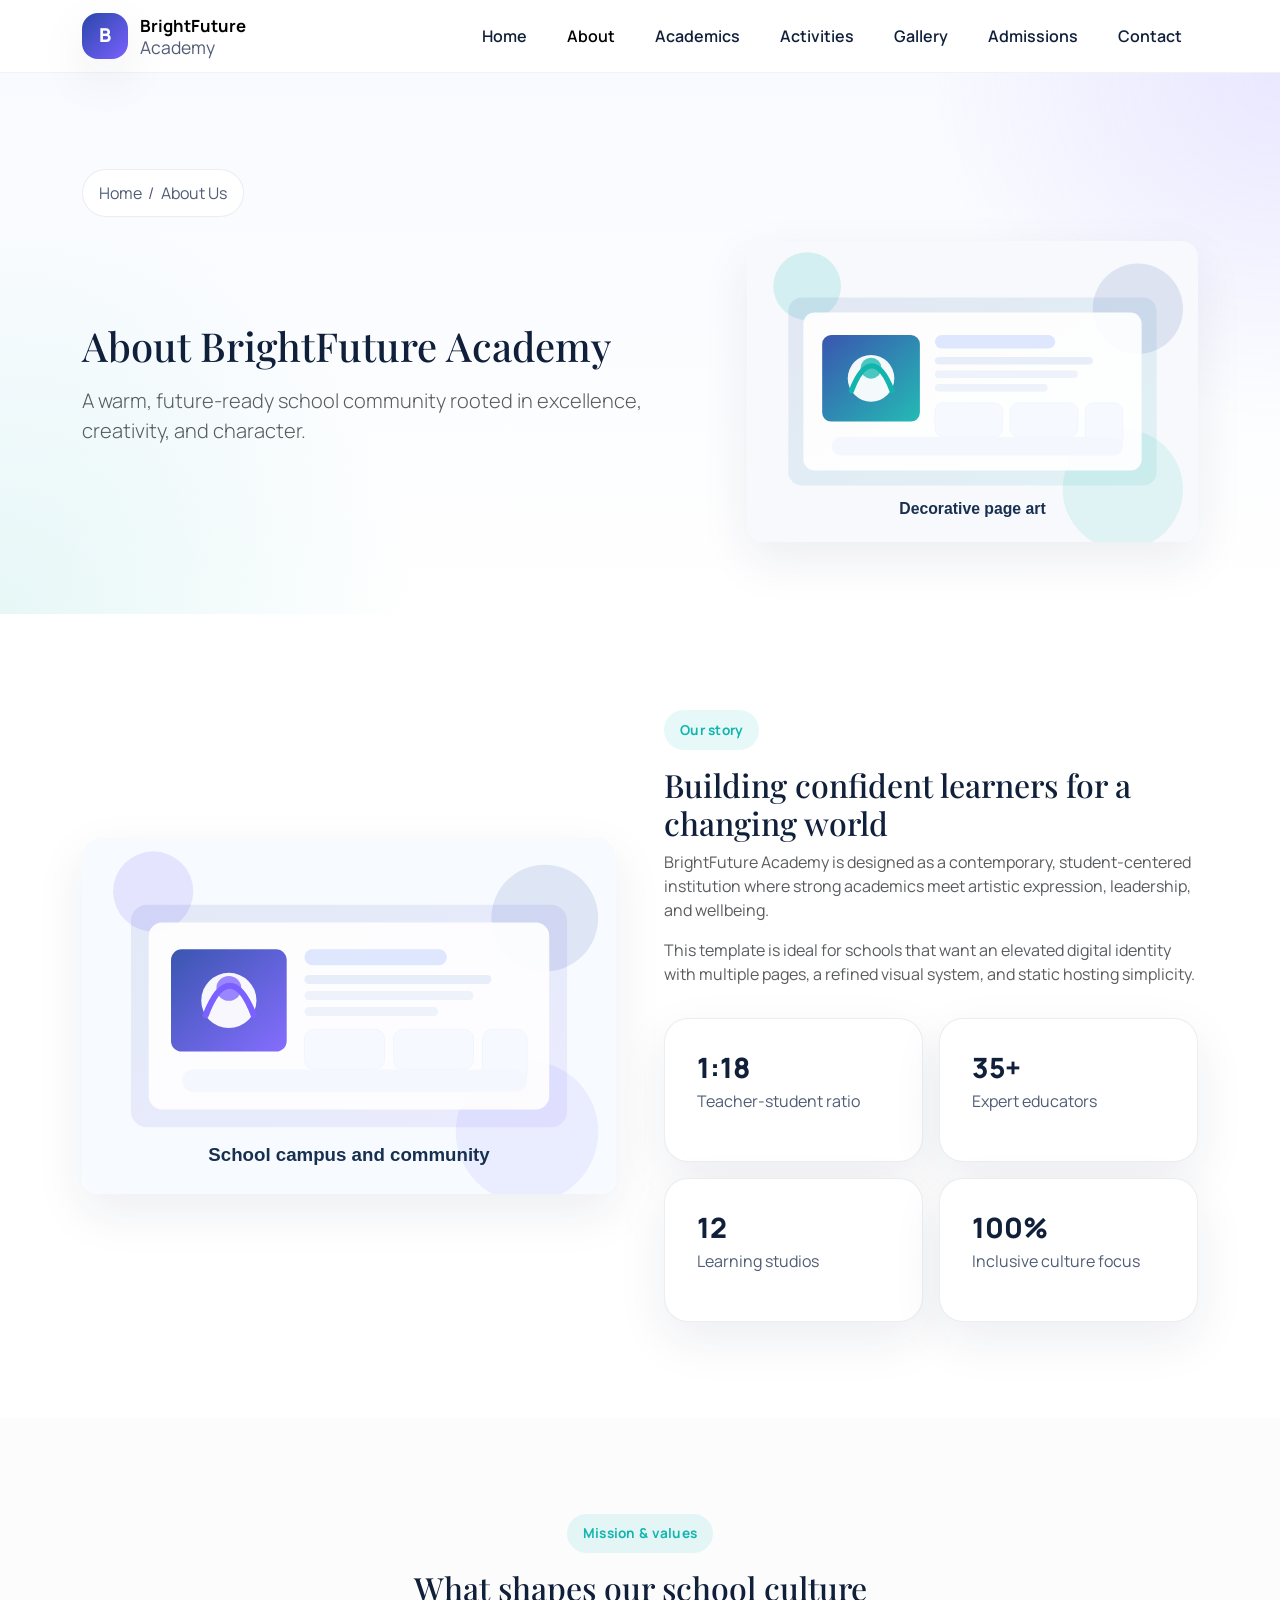
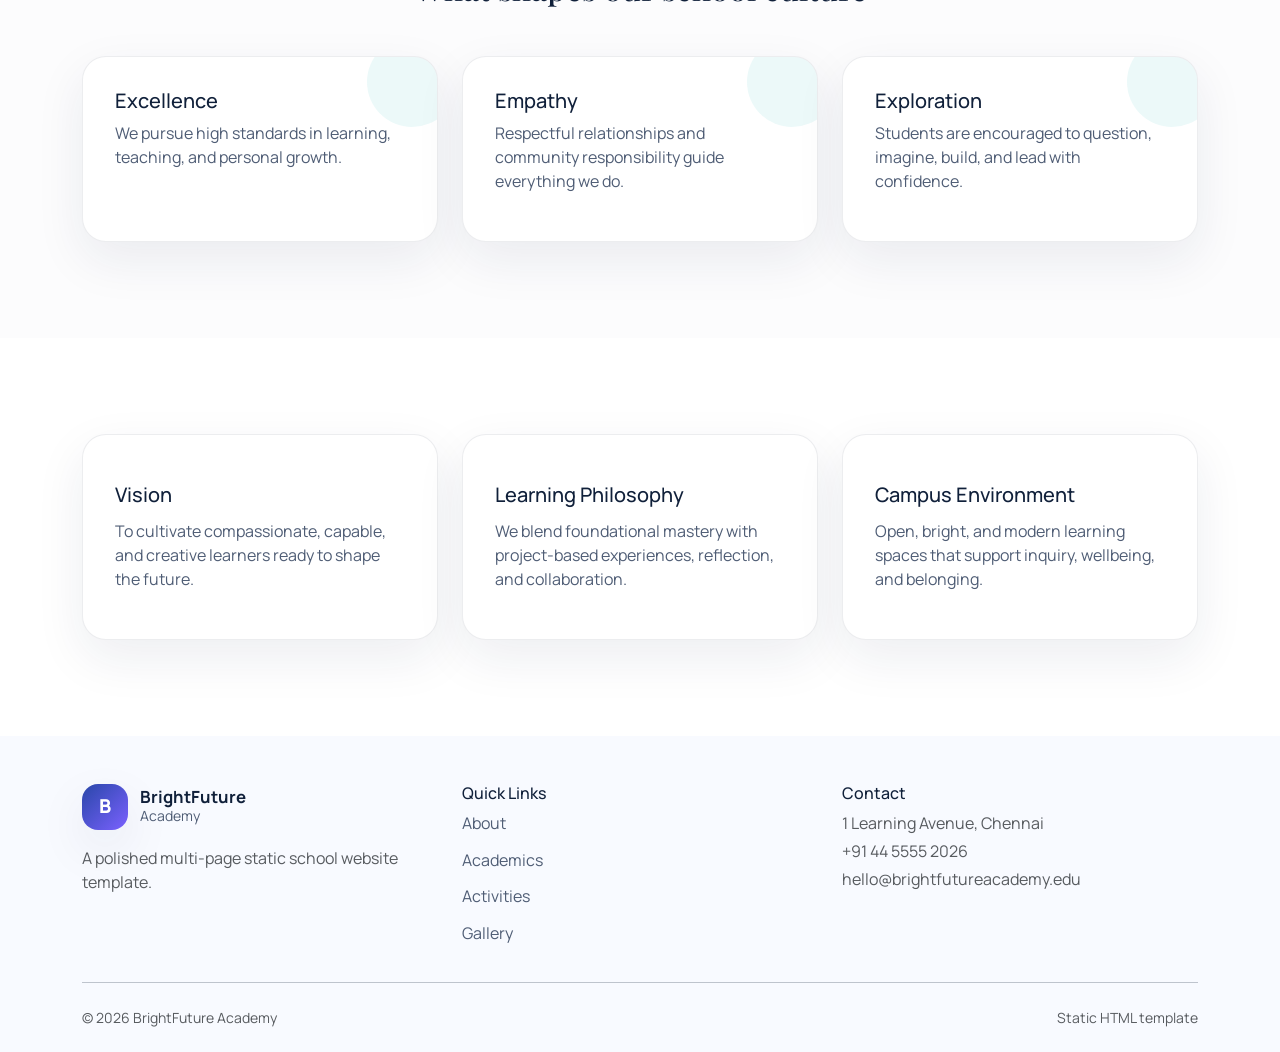
==== pages/about.html @ 2c967838 "initial commit" ====
<!DOCTYPE html>
<html lang="en">
<head>
  <meta charset="UTF-8" />
  <meta name="viewport" content="width=device-width, initial-scale=1.0" />
  <title>BrightFuture Academy | About Us</title>
  <link rel="preconnect" href="https://fonts.googleapis.com">
  <link rel="preconnect" href="https://fonts.gstatic.com" crossorigin>
  <link href="https://fonts.googleapis.com/css2?family=Manrope:wght@400;500;600;700;800&family=Playfair+Display:wght@700&display=swap" rel="stylesheet">
  <link href="https://cdn.jsdelivr.net/npm/bootstrap@5.3.3/dist/css/bootstrap.min.css" rel="stylesheet">
  <link href="https://cdn.jsdelivr.net/npm/bootstrap-icons@1.11.3/font/bootstrap-icons.css" rel="stylesheet">
  <link rel="stylesheet" href="../css/style.css" />
</head>
<body>
  <nav class="navbar navbar-expand-lg sticky-top custom-navbar">
    <div class="container">
      <a class="navbar-brand" href="../index.html"><span class="brand-mark">B</span><span><strong>BrightFuture</strong><br><small>Academy</small></span></a>
      <button class="navbar-toggler" type="button" data-bs-toggle="collapse" data-bs-target="#mainNav"><span class="navbar-toggler-icon"></span></button>
      <div class="collapse navbar-collapse" id="mainNav">
        <ul class="navbar-nav ms-auto align-items-lg-center gap-lg-2">
          <li class="nav-item"><a class="nav-link " href="../index.html">Home</a></li>
          <li class="nav-item"><a class="nav-link active" href="about.html">About</a></li>
          <li class="nav-item"><a class="nav-link " href="academics.html">Academics</a></li>
          <li class="nav-item"><a class="nav-link " href="activities.html">Activities</a></li>
          <li class="nav-item"><a class="nav-link " href="gallery.html">Gallery</a></li>
          <li class="nav-item"><a class="nav-link " href="admissions.html">Admissions</a></li>
          <li class="nav-item"><a class="nav-link " href="contact.html">Contact</a></li>
        </ul>
      </div>
    </div>
  </nav>
  <section class="page-hero">
    <div class="container position-relative">
      <div class="breadcrumb-modern mb-4"><a href="../index.html">Home</a> <span>/</span> <span>About Us</span></div>
      <div class="row align-items-center g-4">
        <div class="col-lg-7"><h1>About BrightFuture Academy</h1><p class="lead text-muted mt-3">A warm, future-ready school community rooted in excellence, creativity, and character.</p></div>
        <div class="col-lg-5 text-lg-end"><img src="../images/page-hero.svg" alt="Decorative page art" class="img-fluid rounded-4 shadow-soft"></div>
      </div>
    </div>
  </section>

<section class="section-padding bg-white">
  <div class="container">
    <div class="row g-5 align-items-center">
      <div class="col-lg-6">
        <img src="../images/about-campus.svg" alt="About campus" class="img-fluid rounded-4 shadow-soft">
      </div>
      <div class="col-lg-6">
        <span class="eyebrow">Our story</span>
        <h2>Building confident learners for a changing world</h2>
        <p class="text-muted">BrightFuture Academy is designed as a contemporary, student-centered institution where strong academics meet artistic expression, leadership, and wellbeing.</p>
        <p class="text-muted">This template is ideal for schools that want an elevated digital identity with multiple pages, a refined visual system, and static hosting simplicity.</p>
        <div class="row g-3 mt-3">
          <div class="col-sm-6"><div class="stat-box"><h3>1:18</h3><p>Teacher-student ratio</p></div></div>
          <div class="col-sm-6"><div class="stat-box"><h3>35+</h3><p>Expert educators</p></div></div>
          <div class="col-sm-6"><div class="stat-box"><h3>12</h3><p>Learning studios</p></div></div>
          <div class="col-sm-6"><div class="stat-box"><h3>100%</h3><p>Inclusive culture focus</p></div></div>
        </div>
      </div>
    </div>
  </div>
</section>
<section class="section-padding bg-light-subtle">
  <div class="container">
    <div class="section-heading text-center mx-auto mb-5">
      <span class="eyebrow">Mission & values</span>
      <h2>What shapes our school culture</h2>
    </div>
    <div class="row g-4">
      <div class="col-md-4"><div class="timeline-card h-100"><h5>Excellence</h5><p>We pursue high standards in learning, teaching, and personal growth.</p></div></div>
      <div class="col-md-4"><div class="timeline-card h-100"><h5>Empathy</h5><p>Respectful relationships and community responsibility guide everything we do.</p></div></div>
      <div class="col-md-4"><div class="timeline-card h-100"><h5>Exploration</h5><p>Students are encouraged to question, imagine, build, and lead with confidence.</p></div></div>
    </div>
  </div>
</section>
<section class="section-padding bg-white">
  <div class="container">
    <div class="row g-4">
      <div class="col-lg-4"><div class="contact-card h-100"><h5>Vision</h5><p>To cultivate compassionate, capable, and creative learners ready to shape the future.</p></div></div>
      <div class="col-lg-4"><div class="contact-card h-100"><h5>Learning Philosophy</h5><p>We blend foundational mastery with project-based experiences, reflection, and collaboration.</p></div></div>
      <div class="col-lg-4"><div class="contact-card h-100"><h5>Campus Environment</h5><p>Open, bright, and modern learning spaces that support inquiry, wellbeing, and belonging.</p></div></div>
    </div>
  </div>
</section>
  <footer class="footer pt-5 pb-4">
    <div class="container">
      <div class="row g-4">
        <div class="col-lg-4"><div class="navbar-brand footer-brand mb-3"><span class="brand-mark">B</span><span><strong>BrightFuture</strong><br><small>Academy</small></span></div><p class="text-muted">A polished multi-page static school website template.</p></div>
        <div class="col-lg-4"><h6>Quick Links</h6><ul class="footer-links"><li><a href="about.html">About</a></li><li><a href="academics.html">Academics</a></li><li><a href="activities.html">Activities</a></li><li><a href="gallery.html">Gallery</a></li></ul></div>
        <div class="col-lg-4"><h6>Contact</h6><p class="text-muted mb-1">1 Learning Avenue, Chennai</p><p class="text-muted mb-1">+91 44 5555 2026</p><p class="text-muted">hello@brightfutureacademy.edu</p></div>
      </div>
      <hr class="my-4"><div class="d-flex justify-content-between flex-wrap gap-2 text-muted small"><span>© <span data-year></span> BrightFuture Academy</span><span>Static HTML template</span></div>
    </div>
  </footer>
  <script src="https://cdn.jsdelivr.net/npm/bootstrap@5.3.3/dist/js/bootstrap.bundle.min.js"></script>
  <script src="../js/main.js"></script>
</body></html>
---- css/style.css ----
:root {
  --primary: #2947a9;
  --secondary: #7b61ff;
  --accent: #11b5ae;
  --dark: #10203a;
  --text: #4f5d75;
  --light-bg: #f7f9fc;
  --card: #ffffff;
  --border: rgba(16, 32, 58, 0.08);
  --shadow: 0 18px 50px rgba(24, 39, 75, 0.08);
}

* { box-sizing: border-box; }
html { scroll-behavior: smooth; }
body {
  font-family: 'Manrope', sans-serif;
  color: var(--dark);
  background: #fff;
}
a { text-decoration: none; color: inherit; }
img { max-width: 100%; display: block; }
.section-padding { padding: 96px 0; }
.text-gradient {
  background: linear-gradient(135deg, var(--primary), var(--secondary), var(--accent));
  -webkit-background-clip: text;
  -webkit-text-fill-color: transparent;
}
.topbar {
  background: #0f1d38;
  color: rgba(255,255,255,.85);
}
.topbar a { color: rgba(255,255,255,.9); }
.custom-navbar {
  background: rgba(255,255,255,.85);
  backdrop-filter: blur(14px);
  border-bottom: 1px solid rgba(16, 32, 58, 0.06);
}
.navbar-brand {
  display: flex; align-items: center; gap: 12px; line-height: 1.1;
}
.navbar-brand strong, .footer-brand strong { font-size: 1.05rem; }
.navbar-brand small, .footer-brand small { color: var(--text); }
.brand-mark {
  width: 46px; height: 46px; border-radius: 16px; display: grid; place-items: center;
  color: #fff; font-weight: 800; font-size: 1.2rem;
  background: linear-gradient(135deg, var(--primary), var(--secondary));
  box-shadow: var(--shadow);
}
.nav-link {
  color: var(--dark); font-weight: 600; padding: .8rem 1rem !important;
}
.nav-link.active, .nav-link:hover { color: var(--primary); }
.btn-brand {
  background: linear-gradient(135deg, var(--primary), var(--secondary));
  color: #fff; border: none; box-shadow: 0 12px 24px rgba(41,71,169,.18);
}
.btn-brand:hover { color: #fff; transform: translateY(-1px); }
.badge-soft, .eyebrow {
  display: inline-flex; align-items: center; gap: .5rem; border-radius: 999px;
  padding: .6rem 1rem; font-size: .85rem; font-weight: 700; letter-spacing: .02em;
}
.badge-soft {
  background: rgba(123,97,255,.10); color: var(--secondary);
}
.eyebrow {
  background: rgba(17,181,174,.10); color: var(--accent); margin-bottom: 1rem;
}
.hero-section {
  padding: 40px 0 80px;
  background:
    radial-gradient(circle at top left, rgba(123,97,255,.12), transparent 28%),
    radial-gradient(circle at bottom right, rgba(17,181,174,.14), transparent 30%),
    linear-gradient(180deg, #ffffff 0%, #f8faff 100%);
}
.hero-shape {
  position: absolute; border-radius: 999px; filter: blur(30px); opacity: .55; z-index: 0;
}
.hero-shape-1 { width: 260px; height: 260px; background: rgba(123,97,255,.15); top: 10%; left: -40px; }
.hero-shape-2 { width: 360px; height: 360px; background: rgba(17,181,174,.12); right: -80px; bottom: 0; }
.hero-section .container, .cta-box { position: relative; z-index: 1; }
.hero-visual { position: relative; min-height: 480px; }
.card-main {
  background: #fff; border-radius: 28px; padding: 18px; box-shadow: var(--shadow); border: 1px solid var(--border);
}
.floating-card { animation: floatY 5s ease-in-out infinite; }
@keyframes floatY { 0%,100%{transform:translateY(0)}50%{transform:translateY(-10px)} }
.mini-card {
  position: absolute; background: rgba(255,255,255,.95); border-radius: 20px; padding: 16px 18px; display: flex; gap: 14px; align-items: flex-start; max-width: 280px;
}
.mini-card i, .icon-wrap {
  width: 50px; height: 50px; display: grid; place-items: center; border-radius: 16px; color: #fff;
  background: linear-gradient(135deg, var(--primary), var(--secondary));
}
.mini-card-1 { left: -20px; bottom: 64px; }
.mini-card-2 { right: -20px; top: 36px; }
.shadow-soft { box-shadow: var(--shadow); }
.hero-metrics .metric-card, .feature-card, .program-card, .news-card, .info-card, .timeline-card, .gallery-card, .contact-card, .stat-box {
  background: var(--card); border: 1px solid var(--border); border-radius: 24px; box-shadow: var(--shadow);
}
.metric-card { padding: 1rem; text-align: center; }
.metric-card h3 { font-weight: 800; margin-bottom: .2rem; }
.metric-card p { margin: 0; color: var(--text); font-size: .9rem; }
.section-heading { max-width: 720px; }
.section-heading h2, h2, .page-hero h1 { font-family: 'Playfair Display', serif; }
.feature-card { padding: 2rem; transition: .3s ease; }
.feature-card:hover, .program-card:hover, .news-card:hover, .gallery-card:hover, .contact-card:hover, .timeline-card:hover { transform: translateY(-6px); }
.feature-card h5, .program-card h5, .news-card h5, .contact-card h5 { margin: 1rem 0 .75rem; }
.feature-card p, .program-card p, .news-card p, .contact-card p, .timeline-card p, .stat-box p { color: var(--text); }
.info-pill {
  padding: 1rem 1.1rem; background: #fff; border-radius: 16px; border: 1px solid var(--border); font-weight: 700;
}
.info-pill i { color: var(--accent); margin-right: .5rem; }
.program-card img, .news-card img, .gallery-card img { border-radius: 24px 24px 0 0; width: 100%; }
.program-tag {
  display: inline-block; font-size: .8rem; color: var(--primary); background: rgba(41,71,169,.1); border-radius: 999px; padding: .45rem .8rem; font-weight: 700; margin-bottom: .8rem;
}
.testimonial-section {
  background: linear-gradient(135deg, #122647, #2a3f7f 55%, #513dc7);
}
.testimonial-card {
  background: rgba(255,255,255,.12); border: 1px solid rgba(255,255,255,.15); border-radius: 28px; padding: 2rem; backdrop-filter: blur(8px);
}
.testimonial-card p { font-size: 1.1rem; }
.testimonial-card span, .text-white-50 { color: rgba(255,255,255,.72) !important; }
.cta-section { padding: 0 0 96px; }
.cta-box {
  background: linear-gradient(135deg, var(--dark), var(--primary), var(--secondary));
  padding: 3rem; border-radius: 32px; box-shadow: var(--shadow);
}
.footer { background: #f8faff; }
.footer-links { list-style: none; padding: 0; margin: 0; }
.footer-links li { margin-bottom: .8rem; }
.footer-links a { color: var(--text); }
.social-links a {
  width: 42px; height: 42px; border-radius: 50%; display: grid; place-items: center;
  background: #fff; border: 1px solid var(--border); color: var(--primary);
}
.page-hero {
  padding: 96px 0 72px;
  background: linear-gradient(180deg, #f8faff 0%, #ffffff 100%);
  position: relative; overflow: hidden;
}
.page-hero::before {
  content: ""; position: absolute; inset: 0; background:
  radial-gradient(circle at top right, rgba(123,97,255,.12), transparent 25%),
  radial-gradient(circle at bottom left, rgba(17,181,174,.10), transparent 30%);
}
.breadcrumb-modern {
  display: inline-flex; gap: .4rem; flex-wrap: wrap; color: var(--text); background: rgba(255,255,255,.9); border: 1px solid var(--border); padding: .7rem 1rem; border-radius: 999px;
}
.academic-card, .activity-card, .admission-step, .gallery-card, .contact-card, .timeline-card, .stat-box {
  padding: 2rem; background: #fff; border: 1px solid var(--border); border-radius: 24px; box-shadow: var(--shadow);
}
.academic-card .icon-wrap, .activity-card .icon-wrap, .admission-step .icon-wrap { margin-bottom: 1rem; }
.timeline-card { position: relative; overflow: hidden; }
.timeline-card::after {
  content: ""; position: absolute; width: 90px; height: 90px; border-radius: 50%; background: rgba(17,181,174,.08); right: -20px; top: -20px;
}
.gallery-grid { column-count: 3; column-gap: 1.25rem; }
.gallery-card { margin-bottom: 1.25rem; overflow: hidden; }
.gallery-card img { border-radius: 24px; }
.contact-map {
  min-height: 320px; border-radius: 28px; overflow: hidden; border: 1px solid var(--border); box-shadow: var(--shadow);
}
.contact-map iframe { width: 100%; height: 100%; border: 0; }
.stat-box h3 { font-weight: 800; margin-bottom: .25rem; }
.back-to-top {
  position: fixed; right: 20px; bottom: 20px; width: 48px; height: 48px; border-radius: 50%; display: grid; place-items: center;
  background: linear-gradient(135deg, var(--primary), var(--secondary)); color: #fff; border: none; box-shadow: var(--shadow); opacity: 0; visibility: hidden; transition: .3s ease; z-index: 99;
}
.back-to-top.show { opacity: 1; visibility: visible; }

@media (max-width: 991.98px) {
  .section-padding { padding: 72px 0; }
  .hero-visual { min-height: auto; }
  .mini-card { position: static; margin-top: 1rem; max-width: 100%; }
  .gallery-grid { column-count: 2; }
}
@media (max-width: 767.98px) {
  .section-padding { padding: 64px 0; }
  .display-4 { font-size: 2.5rem; }
  .gallery-grid { column-count: 1; }
  .cta-box { padding: 2rem; }
}
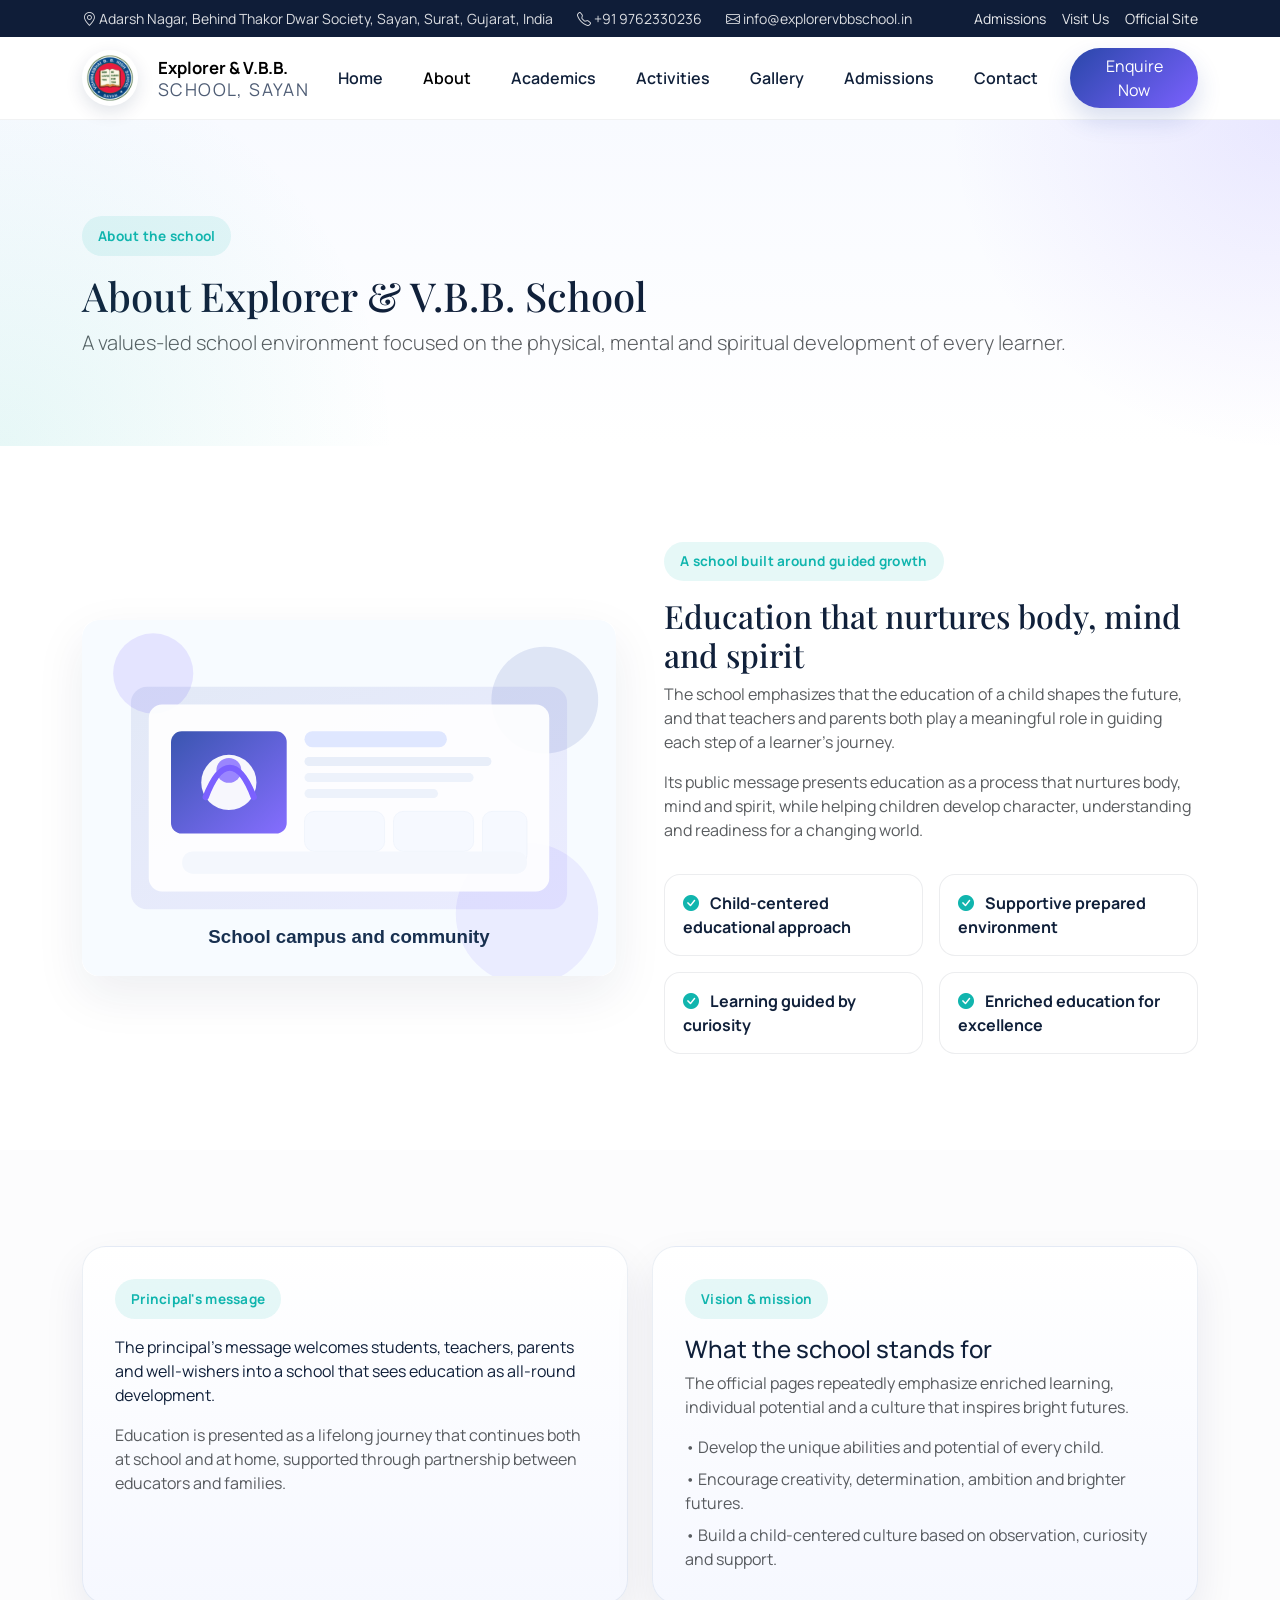
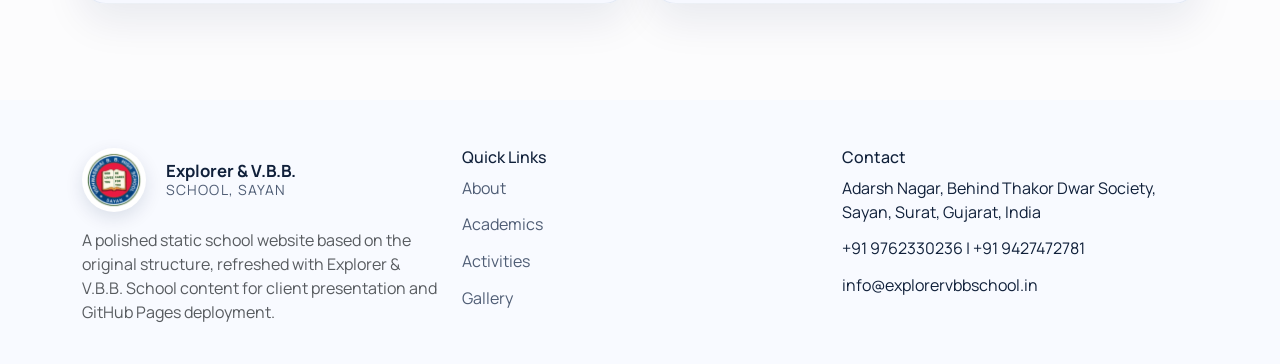
==== commit 08ffa420: "updated files v2" ====
--- a/pages/about.html
+++ b/pages/about.html
@@ -3,7 +3,9 @@
 <head>
   <meta charset="UTF-8" />
   <meta name="viewport" content="width=device-width, initial-scale=1.0" />
-  <title>BrightFuture Academy | About Us</title>
+  <title>Explorer & V.B.B. School | About</title>
+  <meta name="description" content="About page for Explorer & V.B.B. School" />
+  <link rel="icon" type="image/png" href="../images/favicon.png" />
   <link rel="preconnect" href="https://fonts.googleapis.com">
   <link rel="preconnect" href="https://fonts.gstatic.com" crossorigin>
   <link href="https://fonts.googleapis.com/css2?family=Manrope:wght@400;500;600;700;800&family=Playfair+Display:wght@700&display=swap" rel="stylesheet">
@@ -11,87 +13,73 @@
   <link href="https://cdn.jsdelivr.net/npm/bootstrap-icons@1.11.3/font/bootstrap-icons.css" rel="stylesheet">
   <link rel="stylesheet" href="../css/style.css" />
 </head>
-<body>
-  <nav class="navbar navbar-expand-lg sticky-top custom-navbar">
+<body>  <div class="topbar py-2 d-none d-lg-block">
+    <div class="container d-flex justify-content-between align-items-center small">
+      <div class="d-flex gap-4">
+        <span><i class="bi bi-geo-alt"></i> Adarsh Nagar, Behind Thakor Dwar Society, Sayan, Surat, Gujarat, India</span>
+        <span><i class="bi bi-telephone"></i> +91 9762330236</span>
+        <span><i class="bi bi-envelope"></i> info@explorervbbschool.in</span>
+      </div>
+      <div class="d-flex gap-3">
+        <a href="../pages/admissions.html">Admissions</a>
+        <a href="../pages/contact.html">Visit Us</a>
+        <a href="https://explorervbbschool.in" target="_blank" rel="noopener">Official Site</a>
+      </div>
+    </div>
+  </div>  <nav class="navbar navbar-expand-lg sticky-top custom-navbar">
     <div class="container">
-      <a class="navbar-brand" href="../index.html"><span class="brand-mark">B</span><span><strong>BrightFuture</strong><br><small>Academy</small></span></a>
-      <button class="navbar-toggler" type="button" data-bs-toggle="collapse" data-bs-target="#mainNav"><span class="navbar-toggler-icon"></span></button>
+      <a class="navbar-brand" href="../index.html">
+        <img src="../images/logo.png" alt="V.B.B. High School logo" class="brand-logo me-2">
+        <span>
+          <strong>Explorer &amp; V.B.B.</strong><br>
+          <small>School, Sayan</small>
+        </span>
+      </a>
+      <button class="navbar-toggler" type="button" data-bs-toggle="collapse" data-bs-target="#mainNav">
+        <span class="navbar-toggler-icon"></span>
+      </button>
       <div class="collapse navbar-collapse" id="mainNav">
         <ul class="navbar-nav ms-auto align-items-lg-center gap-lg-2">
-          <li class="nav-item"><a class="nav-link " href="../index.html">Home</a></li>
-          <li class="nav-item"><a class="nav-link active" href="about.html">About</a></li>
-          <li class="nav-item"><a class="nav-link " href="academics.html">Academics</a></li>
-          <li class="nav-item"><a class="nav-link " href="activities.html">Activities</a></li>
-          <li class="nav-item"><a class="nav-link " href="gallery.html">Gallery</a></li>
-          <li class="nav-item"><a class="nav-link " href="admissions.html">Admissions</a></li>
-          <li class="nav-item"><a class="nav-link " href="contact.html">Contact</a></li>
+          <li class="nav-item"><a class="nav-link" href="../index.html">Home</a></li><li class="nav-item"><a class="nav-link active" href="../pages/about.html">About</a></li><li class="nav-item"><a class="nav-link" href="../pages/academics.html">Academics</a></li><li class="nav-item"><a class="nav-link" href="../pages/activities.html">Activities</a></li><li class="nav-item"><a class="nav-link" href="../pages/gallery.html">Gallery</a></li><li class="nav-item"><a class="nav-link" href="../pages/admissions.html">Admissions</a></li><li class="nav-item"><a class="nav-link" href="../pages/contact.html">Contact</a></li>
+          <li class="nav-item ms-lg-2"><a class="btn btn-brand rounded-pill px-4" href="../pages/admissions.html">Enquire Now</a></li>
         </ul>
       </div>
     </div>
   </nav>
-  <section class="page-hero">
-    <div class="container position-relative">
-      <div class="breadcrumb-modern mb-4"><a href="../index.html">Home</a> <span>/</span> <span>About Us</span></div>
-      <div class="row align-items-center g-4">
-        <div class="col-lg-7"><h1>About BrightFuture Academy</h1><p class="lead text-muted mt-3">A warm, future-ready school community rooted in excellence, creativity, and character.</p></div>
-        <div class="col-lg-5 text-lg-end"><img src="../images/page-hero.svg" alt="Decorative page art" class="img-fluid rounded-4 shadow-soft"></div>
-      </div>
-    </div>
-  </section>
-
-<section class="section-padding bg-white">
-  <div class="container">
-    <div class="row g-5 align-items-center">
-      <div class="col-lg-6">
-        <img src="../images/about-campus.svg" alt="About campus" class="img-fluid rounded-4 shadow-soft">
-      </div>
-      <div class="col-lg-6">
-        <span class="eyebrow">Our story</span>
-        <h2>Building confident learners for a changing world</h2>
-        <p class="text-muted">BrightFuture Academy is designed as a contemporary, student-centered institution where strong academics meet artistic expression, leadership, and wellbeing.</p>
-        <p class="text-muted">This template is ideal for schools that want an elevated digital identity with multiple pages, a refined visual system, and static hosting simplicity.</p>
-        <div class="row g-3 mt-3">
-          <div class="col-sm-6"><div class="stat-box"><h3>1:18</h3><p>Teacher-student ratio</p></div></div>
-          <div class="col-sm-6"><div class="stat-box"><h3>35+</h3><p>Expert educators</p></div></div>
-          <div class="col-sm-6"><div class="stat-box"><h3>12</h3><p>Learning studios</p></div></div>
-          <div class="col-sm-6"><div class="stat-box"><h3>100%</h3><p>Inclusive culture focus</p></div></div>
-        </div>
-      </div>
-    </div>
-  </div>
-</section>
-<section class="section-padding bg-light-subtle">
-  <div class="container">
-    <div class="section-heading text-center mx-auto mb-5">
-      <span class="eyebrow">Mission & values</span>
-      <h2>What shapes our school culture</h2>
-    </div>
-    <div class="row g-4">
-      <div class="col-md-4"><div class="timeline-card h-100"><h5>Excellence</h5><p>We pursue high standards in learning, teaching, and personal growth.</p></div></div>
-      <div class="col-md-4"><div class="timeline-card h-100"><h5>Empathy</h5><p>Respectful relationships and community responsibility guide everything we do.</p></div></div>
-      <div class="col-md-4"><div class="timeline-card h-100"><h5>Exploration</h5><p>Students are encouraged to question, imagine, build, and lead with confidence.</p></div></div>
-    </div>
-  </div>
-</section>
-<section class="section-padding bg-white">
-  <div class="container">
-    <div class="row g-4">
-      <div class="col-lg-4"><div class="contact-card h-100"><h5>Vision</h5><p>To cultivate compassionate, capable, and creative learners ready to shape the future.</p></div></div>
-      <div class="col-lg-4"><div class="contact-card h-100"><h5>Learning Philosophy</h5><p>We blend foundational mastery with project-based experiences, reflection, and collaboration.</p></div></div>
-      <div class="col-lg-4"><div class="contact-card h-100"><h5>Campus Environment</h5><p>Open, bright, and modern learning spaces that support inquiry, wellbeing, and belonging.</p></div></div>
-    </div>
-  </div>
-</section>
+  <section class="page-hero section-padding-sm"><div class="container"><span class="eyebrow">About the school</span><h1>About Explorer &amp; V.B.B. School</h1><p class="lead text-muted">A values-led school environment focused on the physical, mental and spiritual development of every learner.</p></div></section>
+  <section class="section-padding bg-white"><div class="container"><div class="row g-5 align-items-center"><div class="col-lg-6"><img src="../images/about-campus.svg" alt="About school" class="img-fluid rounded-4 shadow-soft"></div><div class="col-lg-6"><span class="eyebrow">A school built around guided growth</span><h2>Education that nurtures body, mind and spirit</h2><p class="text-muted">The school emphasizes that the education of a child shapes the future, and that teachers and parents both play a meaningful role in guiding each step of a learner’s journey.</p><p class="text-muted">Its public message presents education as a process that nurtures body, mind and spirit, while helping children develop character, understanding and readiness for a changing world.</p><div class="row g-3 mt-3"><div class="col-sm-6"><div class="info-pill"><i class="bi bi-check-circle-fill"></i> Child-centered educational approach</div></div><div class="col-sm-6"><div class="info-pill"><i class="bi bi-check-circle-fill"></i> Supportive prepared environment</div></div><div class="col-sm-6"><div class="info-pill"><i class="bi bi-check-circle-fill"></i> Learning guided by curiosity</div></div><div class="col-sm-6"><div class="info-pill"><i class="bi bi-check-circle-fill"></i> Enriched education for excellence</div></div></div></div></div></div></section>
+  <section class="section-padding bg-light-subtle"><div class="container"><div class="row g-4"><div class="col-lg-6"><div class="quote-card h-100"><span class="eyebrow">Principal's message</span><p class="mb-3">The principal’s message welcomes students, teachers, parents and well-wishers into a school that sees education as all-round development.</p><p class="text-muted mb-0">Education is presented as a lifelong journey that continues both at school and at home, supported through partnership between educators and families.</p></div></div><div class="col-lg-6"><div class="quote-card h-100"><span class="eyebrow">Vision & mission</span><h3 class="h4">What the school stands for</h3><p class="text-muted">The official pages repeatedly emphasize enriched learning, individual potential and a culture that inspires bright futures.</p><ul class="list-unstyled text-muted mb-0"><li class="mb-2">• Develop the unique abilities and potential of every child.</li><li class="mb-2">• Encourage creativity, determination, ambition and brighter futures.</li><li>• Build a child-centered culture based on observation, curiosity and support.</li></ul></div></div></div></div></section>
   <footer class="footer pt-5 pb-4">
     <div class="container">
       <div class="row g-4">
-        <div class="col-lg-4"><div class="navbar-brand footer-brand mb-3"><span class="brand-mark">B</span><span><strong>BrightFuture</strong><br><small>Academy</small></span></div><p class="text-muted">A polished multi-page static school website template.</p></div>
-        <div class="col-lg-4"><h6>Quick Links</h6><ul class="footer-links"><li><a href="about.html">About</a></li><li><a href="academics.html">Academics</a></li><li><a href="activities.html">Activities</a></li><li><a href="gallery.html">Gallery</a></li></ul></div>
-        <div class="col-lg-4"><h6>Contact</h6><p class="text-muted mb-1">1 Learning Avenue, Chennai</p><p class="text-muted mb-1">+91 44 5555 2026</p><p class="text-muted">hello@brightfutureacademy.edu</p></div>
+        <div class="col-lg-4">
+          <div class="navbar-brand footer-brand mb-3">
+            <img src="../images/logo.png" alt="V.B.B. High School logo" class="brand-logo me-2">
+            <span><strong>Explorer &amp; V.B.B.</strong><br><small>School, Sayan</small></span>
+          </div>
+          <p class="text-muted">A polished static school website based on the original structure, refreshed with Explorer &amp; V.B.B. School content for client presentation and GitHub Pages deployment.</p>
+        </div>
+        <div class="col-lg-4">
+          <h6>Quick Links</h6>
+          <ul class="footer-links">
+            <li><a href="../pages/about.html">About</a></li>
+            <li><a href="../pages/academics.html">Academics</a></li>
+            <li><a href="../pages/activities.html">Activities</a></li>
+            <li><a href="../pages/gallery.html">Gallery</a></li>
+          </ul>
+        </div>
+        <div class="col-lg-4">
+          <h6>Contact</h6>
+          <ul class="footer-links">
+            <li>Adarsh Nagar, Behind Thakor Dwar Society, Sayan, Surat, Gujarat, India</li>
+            <li>+91 9762330236 | +91 9427472781</li>
+            <li>info@explorervbbschool.in</li>
+          </ul>
+        </div>
       </div>
-      <hr class="my-4"><div class="d-flex justify-content-between flex-wrap gap-2 text-muted small"><span>© <span data-year></span> BrightFuture Academy</span><span>Static HTML template</span></div>
     </div>
   </footer>
   <script src="https://cdn.jsdelivr.net/npm/bootstrap@5.3.3/dist/js/bootstrap.bundle.min.js"></script>
   <script src="../js/main.js"></script>
-</body></html>+</body>
+</html>
--- a/css/style.css
+++ b/css/style.css
@@ -182,3 +182,14 @@
   .gallery-grid { column-count: 1; }
   .cta-box { padding: 2rem; }
 }
+
+
+.brand-logo{width:56px;height:56px;object-fit:contain;border-radius:50%;background:#fff;padding:3px;box-shadow:0 6px 18px rgba(6,35,78,.12)}
+.footer-brand .brand-logo{width:64px;height:64px}
+.navbar-brand span small{letter-spacing:.08em;text-transform:uppercase}
+.logo-showcase img{background:#fff;border-radius:50%;padding:8px;box-shadow:0 12px 30px rgba(8,37,77,.12)}
+.hero-logo{max-width:140px;margin-bottom:1rem}
+.contact-list li{margin-bottom:.7rem}
+.quote-card{background:linear-gradient(180deg,#ffffff,#f6f8ff);border:1px solid rgba(13,67,132,.08);border-radius:24px;padding:2rem;box-shadow:0 18px 40px rgba(5,31,72,.08)}
+.timeline-step{background:#fff;border-radius:18px;padding:1.25rem;border:1px solid rgba(13,67,132,.08);height:100%}
+.gallery-card img.real-logo{object-fit:contain;background:#fff;padding:12px}
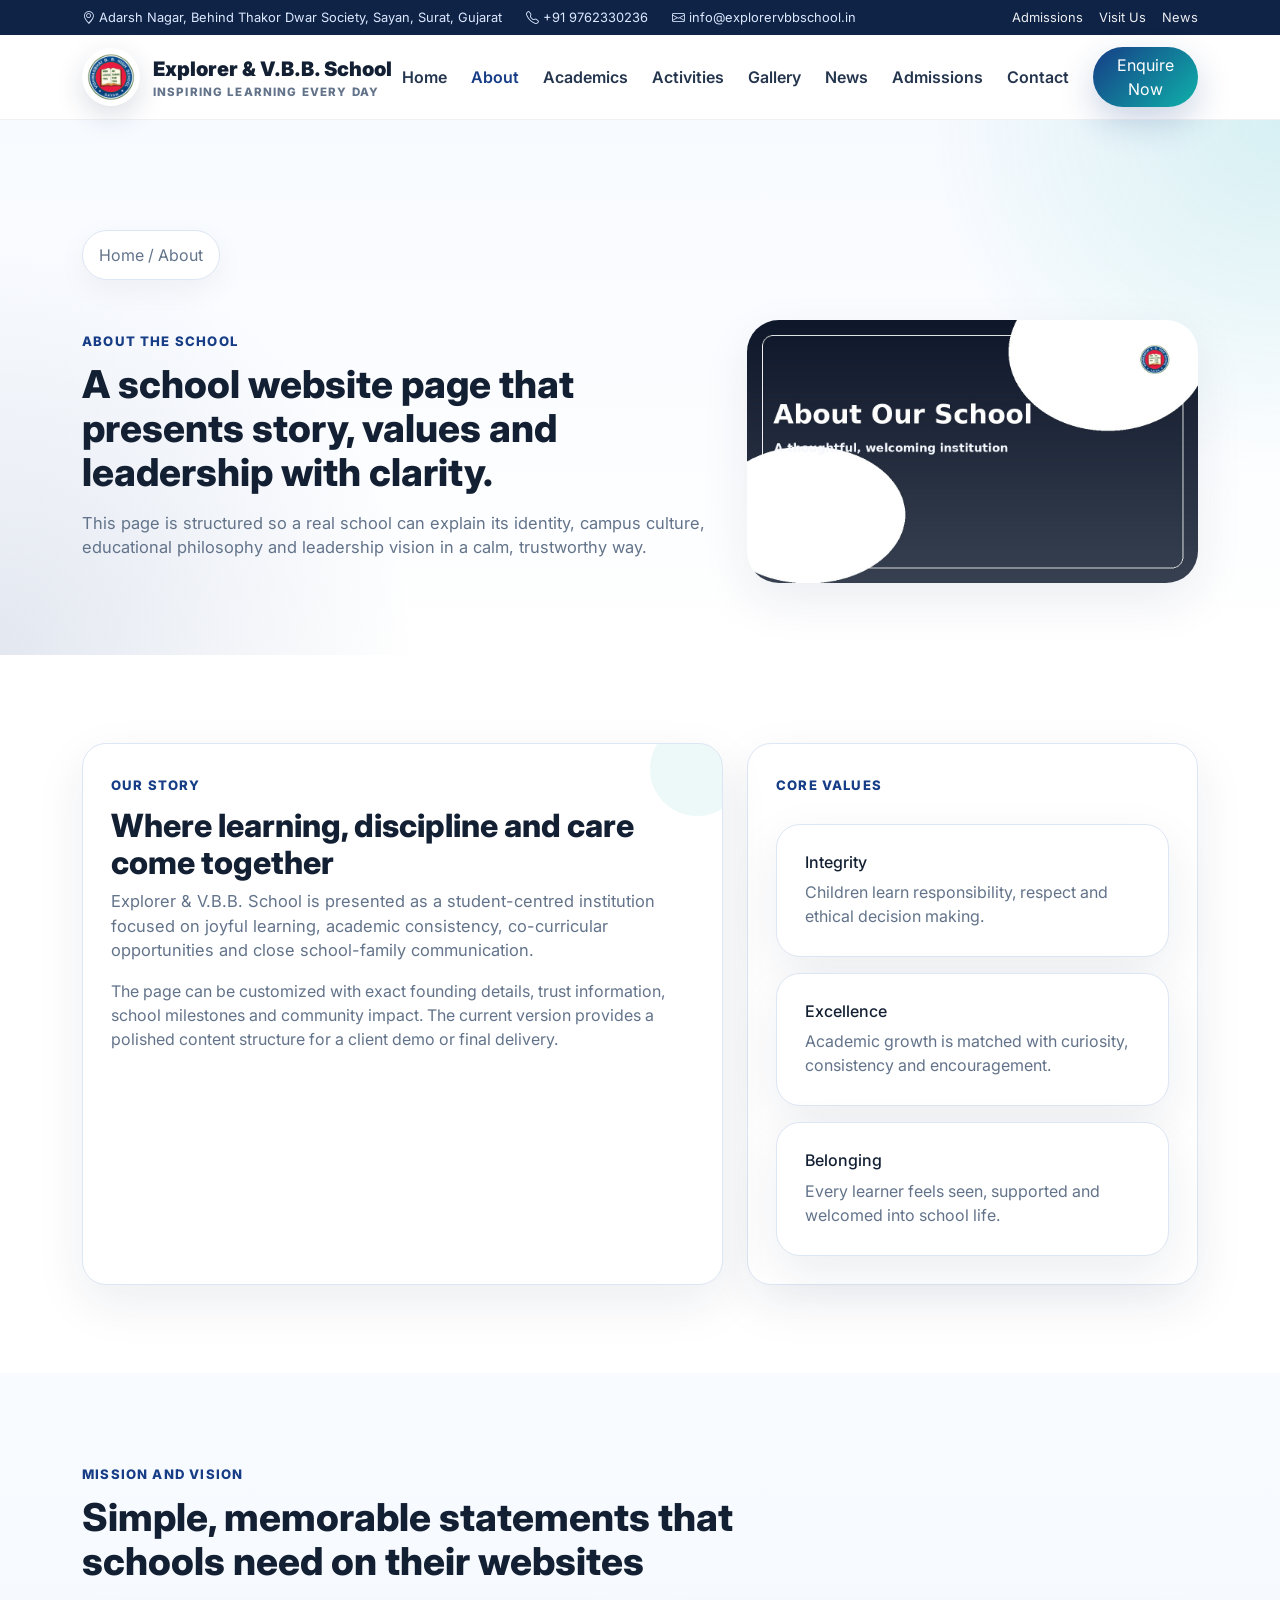
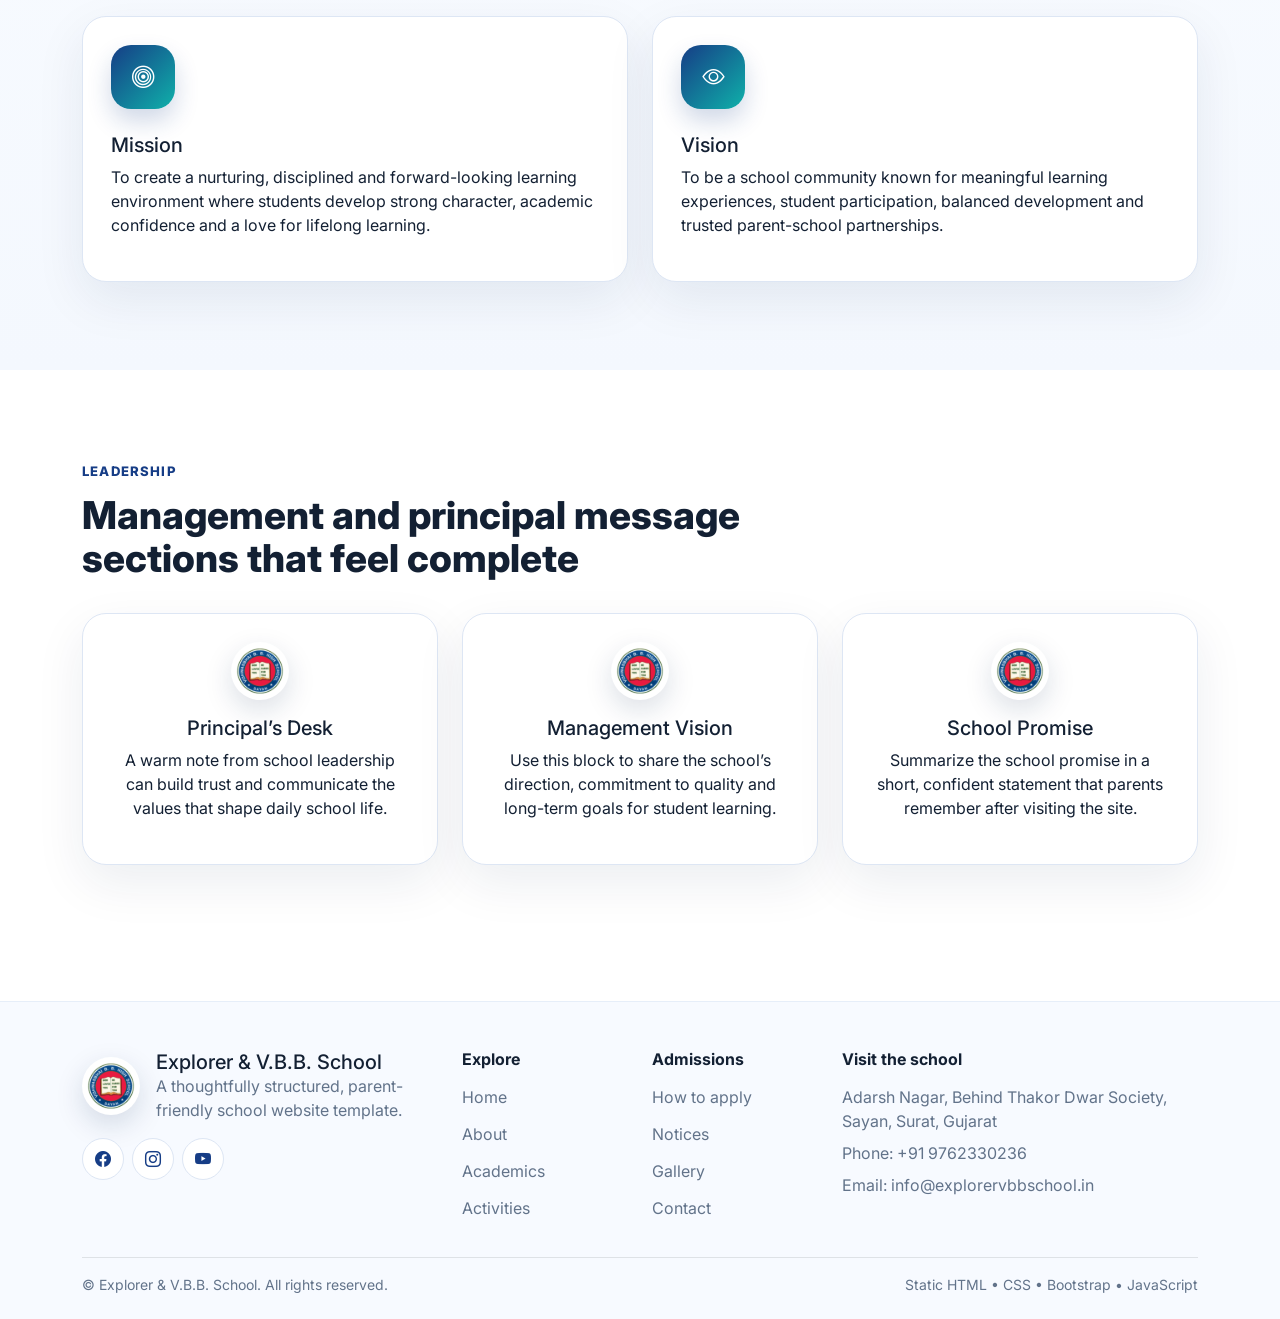
==== commit e02edfde: "version 6 (bootstrap)" ====
--- a/pages/about.html
+++ b/pages/about.html
@@ -1,85 +1,147 @@
 <!DOCTYPE html>
 <html lang="en">
 <head>
-  <meta charset="UTF-8" />
-  <meta name="viewport" content="width=device-width, initial-scale=1.0" />
+  <meta charset="UTF-8">
+  <meta name="viewport" content="width=device-width, initial-scale=1.0">
   <title>Explorer & V.B.B. School | About</title>
-  <meta name="description" content="About page for Explorer & V.B.B. School" />
-  <link rel="icon" type="image/png" href="../images/favicon.png" />
+  <meta name="description" content="A polished school website template built with Bootstrap and JavaScript.">
+  <link rel="icon" type="image/png" href="../images/favicon.png">
   <link rel="preconnect" href="https://fonts.googleapis.com">
   <link rel="preconnect" href="https://fonts.gstatic.com" crossorigin>
-  <link href="https://fonts.googleapis.com/css2?family=Manrope:wght@400;500;600;700;800&family=Playfair+Display:wght@700&display=swap" rel="stylesheet">
+  <link href="https://fonts.googleapis.com/css2?family=Inter:wght@400;500;600;700;800&display=swap" rel="stylesheet">
   <link href="https://cdn.jsdelivr.net/npm/bootstrap@5.3.3/dist/css/bootstrap.min.css" rel="stylesheet">
   <link href="https://cdn.jsdelivr.net/npm/bootstrap-icons@1.11.3/font/bootstrap-icons.css" rel="stylesheet">
-  <link rel="stylesheet" href="../css/style.css" />
+  <link rel="stylesheet" href="../css/style.css">
 </head>
-<body>  <div class="topbar py-2 d-none d-lg-block">
+<body>
+
+  <div class="topbar py-2 d-none d-lg-block">
     <div class="container d-flex justify-content-between align-items-center small">
-      <div class="d-flex gap-4">
-        <span><i class="bi bi-geo-alt"></i> Adarsh Nagar, Behind Thakor Dwar Society, Sayan, Surat, Gujarat, India</span>
+      <div class="d-flex gap-4 flex-wrap">
+        <span><i class="bi bi-geo-alt"></i> Adarsh Nagar, Behind Thakor Dwar Society, Sayan, Surat, Gujarat</span>
         <span><i class="bi bi-telephone"></i> +91 9762330236</span>
         <span><i class="bi bi-envelope"></i> info@explorervbbschool.in</span>
       </div>
       <div class="d-flex gap-3">
-        <a href="../pages/admissions.html">Admissions</a>
-        <a href="../pages/contact.html">Visit Us</a>
-        <a href="https://explorervbbschool.in" target="_blank" rel="noopener">Official Site</a>
+        <a href="admissions.html">Admissions</a>
+        <a href="contact.html">Visit Us</a>
+        <a href="news.html">News</a>
       </div>
     </div>
-  </div>  <nav class="navbar navbar-expand-lg sticky-top custom-navbar">
+  </div>
+  <nav class="navbar navbar-expand-lg sticky-top custom-navbar">
     <div class="container">
       <a class="navbar-brand" href="../index.html">
-        <img src="../images/logo.png" alt="V.B.B. High School logo" class="brand-logo me-2">
-        <span>
-          <strong>Explorer &amp; V.B.B.</strong><br>
-          <small>School, Sayan</small>
-        </span>
+        <img src="../images/logo.png" alt="School logo" class="brand-logo">
+        <span><strong>Explorer &amp; V.B.B. School</strong><small>Inspiring learning every day</small></span>
       </a>
-      <button class="navbar-toggler" type="button" data-bs-toggle="collapse" data-bs-target="#mainNav">
-        <span class="navbar-toggler-icon"></span>
-      </button>
+      <button class="navbar-toggler" type="button" data-bs-toggle="collapse" data-bs-target="#mainNav"><span class="navbar-toggler-icon"></span></button>
       <div class="collapse navbar-collapse" id="mainNav">
         <ul class="navbar-nav ms-auto align-items-lg-center gap-lg-2">
-          <li class="nav-item"><a class="nav-link" href="../index.html">Home</a></li><li class="nav-item"><a class="nav-link active" href="../pages/about.html">About</a></li><li class="nav-item"><a class="nav-link" href="../pages/academics.html">Academics</a></li><li class="nav-item"><a class="nav-link" href="../pages/activities.html">Activities</a></li><li class="nav-item"><a class="nav-link" href="../pages/gallery.html">Gallery</a></li><li class="nav-item"><a class="nav-link" href="../pages/admissions.html">Admissions</a></li><li class="nav-item"><a class="nav-link" href="../pages/contact.html">Contact</a></li>
-          <li class="nav-item ms-lg-2"><a class="btn btn-brand rounded-pill px-4" href="../pages/admissions.html">Enquire Now</a></li>
+          <li class="nav-item"><a class="nav-link" href="../index.html">Home</a></li>
+          <li class="nav-item"><a class="nav-link" href="about.html">About</a></li>
+          <li class="nav-item"><a class="nav-link" href="academics.html">Academics</a></li>
+          <li class="nav-item"><a class="nav-link" href="activities.html">Activities</a></li>
+          <li class="nav-item"><a class="nav-link" href="gallery.html">Gallery</a></li>
+          <li class="nav-item"><a class="nav-link" href="news.html">News</a></li>
+          <li class="nav-item"><a class="nav-link" href="admissions.html">Admissions</a></li>
+          <li class="nav-item"><a class="nav-link" href="contact.html">Contact</a></li>
+          <li class="nav-item ms-lg-2"><a class="btn btn-brand rounded-pill px-4" href="admissions.html">Enquire Now</a></li>
         </ul>
       </div>
     </div>
   </nav>
-  <section class="page-hero section-padding-sm"><div class="container"><span class="eyebrow">About the school</span><h1>About Explorer &amp; V.B.B. School</h1><p class="lead text-muted">A values-led school environment focused on the physical, mental and spiritual development of every learner.</p></div></section>
-  <section class="section-padding bg-white"><div class="container"><div class="row g-5 align-items-center"><div class="col-lg-6"><img src="../images/about-campus.svg" alt="About school" class="img-fluid rounded-4 shadow-soft"></div><div class="col-lg-6"><span class="eyebrow">A school built around guided growth</span><h2>Education that nurtures body, mind and spirit</h2><p class="text-muted">The school emphasizes that the education of a child shapes the future, and that teachers and parents both play a meaningful role in guiding each step of a learner’s journey.</p><p class="text-muted">Its public message presents education as a process that nurtures body, mind and spirit, while helping children develop character, understanding and readiness for a changing world.</p><div class="row g-3 mt-3"><div class="col-sm-6"><div class="info-pill"><i class="bi bi-check-circle-fill"></i> Child-centered educational approach</div></div><div class="col-sm-6"><div class="info-pill"><i class="bi bi-check-circle-fill"></i> Supportive prepared environment</div></div><div class="col-sm-6"><div class="info-pill"><i class="bi bi-check-circle-fill"></i> Learning guided by curiosity</div></div><div class="col-sm-6"><div class="info-pill"><i class="bi bi-check-circle-fill"></i> Enriched education for excellence</div></div></div></div></div></div></section>
-  <section class="section-padding bg-light-subtle"><div class="container"><div class="row g-4"><div class="col-lg-6"><div class="quote-card h-100"><span class="eyebrow">Principal's message</span><p class="mb-3">The principal’s message welcomes students, teachers, parents and well-wishers into a school that sees education as all-round development.</p><p class="text-muted mb-0">Education is presented as a lifelong journey that continues both at school and at home, supported through partnership between educators and families.</p></div></div><div class="col-lg-6"><div class="quote-card h-100"><span class="eyebrow">Vision & mission</span><h3 class="h4">What the school stands for</h3><p class="text-muted">The official pages repeatedly emphasize enriched learning, individual potential and a culture that inspires bright futures.</p><ul class="list-unstyled text-muted mb-0"><li class="mb-2">• Develop the unique abilities and potential of every child.</li><li class="mb-2">• Encourage creativity, determination, ambition and brighter futures.</li><li>• Build a child-centered culture based on observation, curiosity and support.</li></ul></div></div></div></div></section>
-  <footer class="footer pt-5 pb-4">
+
+
+<section class="page-hero">
+  <div class="container position-relative">
+    <span class="breadcrumb-modern">Home / About</span>
+    <div class="row align-items-center g-4 mt-3">
+      <div class="col-lg-7"><span class="eyebrow">About the school</span><h1 class="display-title">A school website page that presents story, values and leadership with clarity.</h1><p class="lead-copy mt-3">This page is structured so a real school can explain its identity, campus culture, educational philosophy and leadership vision in a calm, trustworthy way.</p></div>
+      <div class="col-lg-5"><img src="../images/about-hero.jpg" alt="About hero" class="rounded-4xl shadow-soft"></div>
+    </div>
+  </div>
+</section>
+<section class="section-space">
+  <div class="container">
+    <div class="row g-4">
+      <div class="col-lg-7"><div class="timeline-card h-100"><span class="eyebrow">Our story</span><h2 class="display-title fs-2">Where learning, discipline and care come together</h2><p class="lead-copy">Explorer &amp; V.B.B. School is presented as a student-centred institution focused on joyful learning, academic consistency, co-curricular opportunities and close school-family communication.</p><p class="text-muted-2">The page can be customized with exact founding details, trust information, school milestones and community impact. The current version provides a polished content structure for a client demo or final delivery.</p></div></div>
+      <div class="col-lg-5"><div class="value-card h-100"><span class="eyebrow">Core values</span><div class="d-grid gap-3 mt-3"><div class="quick-card"><h6>Integrity</h6><p class="mb-0 text-muted-2">Children learn responsibility, respect and ethical decision making.</p></div><div class="quick-card"><h6>Excellence</h6><p class="mb-0 text-muted-2">Academic growth is matched with curiosity, consistency and encouragement.</p></div><div class="quick-card"><h6>Belonging</h6><p class="mb-0 text-muted-2">Every learner feels seen, supported and welcomed into school life.</p></div></div></div></div>
+    </div>
+  </div>
+</section>
+<section class="section-space bg-soft">
+  <div class="container">
+    <div class="section-heading left"><span class="eyebrow">Mission and vision</span><h2 class="display-title">Simple, memorable statements that schools need on their websites</h2></div>
+    <div class="row g-4">
+      <div class="col-lg-6"><div class="feature-card h-100"><div class="icon-pill"><i class="bi bi-bullseye"></i></div><h5 class="mt-4">Mission</h5><p>To create a nurturing, disciplined and forward-looking learning environment where students develop strong character, academic confidence and a love for lifelong learning.</p></div></div>
+      <div class="col-lg-6"><div class="feature-card h-100"><div class="icon-pill"><i class="bi bi-eye"></i></div><h5 class="mt-4">Vision</h5><p>To be a school community known for meaningful learning experiences, student participation, balanced development and trusted parent-school partnerships.</p></div></div>
+    </div>
+  </div>
+</section>
+<section class="section-space">
+  <div class="container">
+    <div class="section-heading left"><span class="eyebrow">Leadership</span><h2 class="display-title">Management and principal message sections that feel complete</h2></div>
+    <div class="row g-4">
+      <div class="col-lg-4"><div class="contact-card h-100 text-center"><img src="../images/logo.png" alt="Principal" class="brand-logo mx-auto mb-3"><h5>Principal’s Desk</h5><p>A warm note from school leadership can build trust and communicate the values that shape daily school life.</p></div></div>
+      <div class="col-lg-4"><div class="contact-card h-100 text-center"><img src="../images/logo.png" alt="Management" class="brand-logo mx-auto mb-3"><h5>Management Vision</h5><p>Use this block to share the school’s direction, commitment to quality and long-term goals for student learning.</p></div></div>
+      <div class="col-lg-4"><div class="contact-card h-100 text-center"><img src="../images/logo.png" alt="Campus" class="brand-logo mx-auto mb-3"><h5>School Promise</h5><p>Summarize the school promise in a short, confident statement that parents remember after visiting the site.</p></div></div>
+    </div>
+  </div>
+</section>
+
+
+  <footer class="footer pt-5 pb-4 mt-5">
     <div class="container">
-      <div class="row g-4">
+      <div class="row g-4 align-items-start">
         <div class="col-lg-4">
-          <div class="navbar-brand footer-brand mb-3">
-            <img src="../images/logo.png" alt="V.B.B. High School logo" class="brand-logo me-2">
-            <span><strong>Explorer &amp; V.B.B.</strong><br><small>School, Sayan</small></span>
+          <div class="d-flex align-items-center gap-3 mb-3">
+            <img src="../images/logo.png" alt="School logo" class="brand-logo">
+            <div>
+              <h5 class="mb-0">Explorer &amp; V.B.B. School</h5>
+              <p class="mb-0 text-muted-2">A thoughtfully structured, parent-friendly school website template.</p>
+            </div>
           </div>
-          <p class="text-muted">A polished static school website based on the original structure, refreshed with Explorer &amp; V.B.B. School content for client presentation and GitHub Pages deployment.</p>
+          <div class="social-links d-flex gap-2 mt-3">
+            <a href="#"><i class="bi bi-facebook"></i></a>
+            <a href="#"><i class="bi bi-instagram"></i></a>
+            <a href="#"><i class="bi bi-youtube"></i></a>
+          </div>
         </div>
-        <div class="col-lg-4">
-          <h6>Quick Links</h6>
+        <div class="col-sm-6 col-lg-2">
+          <h6 class="fw-bold mb-3">Explore</h6>
           <ul class="footer-links">
-            <li><a href="../pages/about.html">About</a></li>
-            <li><a href="../pages/academics.html">Academics</a></li>
-            <li><a href="../pages/activities.html">Activities</a></li>
-            <li><a href="../pages/gallery.html">Gallery</a></li>
+            <li><a href="../index.html">Home</a></li>
+            <li><a href="about.html">About</a></li>
+            <li><a href="academics.html">Academics</a></li>
+            <li><a href="activities.html">Activities</a></li>
+          </ul>
+        </div>
+        <div class="col-sm-6 col-lg-2">
+          <h6 class="fw-bold mb-3">Admissions</h6>
+          <ul class="footer-links">
+            <li><a href="admissions.html">How to apply</a></li>
+            <li><a href="news.html">Notices</a></li>
+            <li><a href="gallery.html">Gallery</a></li>
+            <li><a href="contact.html">Contact</a></li>
           </ul>
         </div>
         <div class="col-lg-4">
-          <h6>Contact</h6>
-          <ul class="footer-links">
-            <li>Adarsh Nagar, Behind Thakor Dwar Society, Sayan, Surat, Gujarat, India</li>
-            <li>+91 9762330236 | +91 9427472781</li>
-            <li>info@explorervbbschool.in</li>
-          </ul>
+          <h6 class="fw-bold mb-3">Visit the school</h6>
+          <p class="text-muted-2 mb-2">Adarsh Nagar, Behind Thakor Dwar Society, Sayan, Surat, Gujarat</p>
+          <p class="text-muted-2 mb-2">Phone: +91 9762330236</p>
+          <p class="text-muted-2 mb-0">Email: info@explorervbbschool.in</p>
         </div>
+      </div>
+      <div class="border-top mt-4 pt-3 d-flex flex-column flex-md-row justify-content-between small text-muted-2">
+        <span>© Explorer &amp; V.B.B. School. All rights reserved.</span>
+        <span>Static HTML • CSS • Bootstrap • JavaScript</span>
       </div>
     </div>
   </footer>
-  <script src="https://cdn.jsdelivr.net/npm/bootstrap@5.3.3/dist/js/bootstrap.bundle.min.js"></script>
-  <script src="../js/main.js"></script>
+  <button class="back-to-top" aria-label="Back to top"><i class="bi bi-arrow-up"></i></button>
+
+<script src="https://cdn.jsdelivr.net/npm/bootstrap@5.3.3/dist/js/bootstrap.bundle.min.js"></script>
+<script src="../js/main.js"></script>
 </body>
 </html>
--- a/css/style.css
+++ b/css/style.css
@@ -1,195 +1,134 @@
-:root {
-  --primary: #2947a9;
-  --secondary: #7b61ff;
-  --accent: #11b5ae;
-  --dark: #10203a;
-  --text: #4f5d75;
-  --light-bg: #f7f9fc;
-  --card: #ffffff;
-  --border: rgba(16, 32, 58, 0.08);
-  --shadow: 0 18px 50px rgba(24, 39, 75, 0.08);
+:root{
+  --primary:#163d86;
+  --primary-2:#2852a4;
+  --secondary:#0fb1aa;
+  --accent:#f4b400;
+  --ink:#132033;
+  --muted:#62738a;
+  --soft:#f5f8fe;
+  --card:#ffffff;
+  --line:#dde6f4;
+  --shadow:0 18px 50px rgba(15,38,78,.08);
+  --radius:24px;
 }
-
-* { box-sizing: border-box; }
-html { scroll-behavior: smooth; }
-body {
-  font-family: 'Manrope', sans-serif;
-  color: var(--dark);
-  background: #fff;
+*{box-sizing:border-box}
+html{scroll-behavior:smooth}
+body{font-family:'Inter',system-ui,-apple-system,Segoe UI,Roboto,Arial,sans-serif;color:var(--ink);background:#fff}
+a{text-decoration:none;color:inherit}
+img{max-width:100%}
+.section-space{padding:88px 0}
+.bg-soft{background:linear-gradient(180deg,#f8fbff 0%, #f4f8fe 100%)}
+.text-muted-2{color:var(--muted)}
+.shadow-soft{box-shadow:var(--shadow)}
+.rounded-4xl{border-radius:32px}
+.topbar{background:#0f2346;color:#dce8ff;font-size:.92rem}
+.topbar a{color:#fff;opacity:.92}
+.custom-navbar{background:rgba(255,255,255,.94);backdrop-filter:blur(12px);border-bottom:1px solid rgba(17,24,39,.06);transition:.3s}
+.custom-navbar.scrolled{box-shadow:0 10px 30px rgba(17,24,39,.08)}
+.navbar-brand{display:flex;align-items:center;gap:.8rem;font-weight:800;color:var(--ink)}
+.brand-logo{width:58px;height:58px;object-fit:contain;border-radius:50%;background:#fff;padding:4px;box-shadow:0 10px 28px rgba(15,38,78,.15)}
+.navbar-brand small{display:block;font-size:.72rem;color:var(--muted);letter-spacing:.1em;text-transform:uppercase}
+.nav-link{font-weight:600;color:#24354d!important}
+.nav-link.active,.nav-link:hover{color:var(--primary)!important}
+.btn-brand{background:linear-gradient(135deg,var(--primary),var(--secondary));color:#fff;border:none;box-shadow:0 14px 35px rgba(19,60,134,.22)}
+.btn-brand:hover{color:#fff;transform:translateY(-1px)}
+.btn-outline-brand{border:1px solid var(--primary);color:var(--primary);background:#fff}
+.btn-outline-brand:hover{background:var(--primary);color:#fff}
+.hero-carousel .carousel-item{height:min(92vh,780px)}
+.hero-carousel .carousel-item img{height:100%;width:100%;object-fit:cover;filter:saturate(1.03)}
+.hero-carousel .carousel-item::after{content:"";position:absolute;inset:0;background:linear-gradient(90deg,rgba(11,24,49,.74),rgba(11,24,49,.34) 48%,rgba(11,24,49,.18))}
+.hero-carousel .carousel-caption{z-index:2;left:7%;right:7%;bottom:18%;text-align:left}
+.hero-kicker{display:inline-block;padding:.55rem 1rem;border-radius:999px;background:rgba(255,255,255,.16);backdrop-filter:blur(6px);color:#fff;font-weight:700;letter-spacing:.05em;text-transform:uppercase;margin-bottom:1rem}
+.hero-title{font-size:clamp(2.2rem,5vw,4.9rem);font-weight:800;line-height:1.04;margin-bottom:1rem}
+.hero-text{max-width:680px;font-size:1.05rem;color:rgba(255,255,255,.86)}
+.hero-actions{display:flex;gap:1rem;flex-wrap:wrap;margin-top:1.5rem}
+.hero-badgebar{position:relative;margin-top:-56px;z-index:8}
+.info-strip{background:#fff;border:1px solid var(--line);border-radius:28px;padding:1.15rem 1.2rem;box-shadow:var(--shadow)}
+.info-strip .item{display:flex;gap:.85rem;align-items:center;padding:.5rem}
+.info-strip i{width:48px;height:48px;border-radius:16px;display:grid;place-items:center;background:linear-gradient(135deg,var(--primary),var(--secondary));color:#fff;font-size:1.15rem}
+.info-strip h6{margin:0;font-weight:800}
+.info-strip p{margin:0;color:var(--muted);font-size:.92rem}
+.section-heading{max-width:760px;margin:0 auto 2rem;text-align:center}
+.section-heading.left{text-align:left;margin-left:0}
+.eyebrow{display:inline-block;color:var(--primary);font-weight:800;letter-spacing:.09em;text-transform:uppercase;font-size:.82rem;margin-bottom:.75rem}
+.display-title{font-size:clamp(1.9rem,3vw,3.15rem);font-weight:800;line-height:1.14}
+.lead-copy{font-size:1.03rem;color:var(--muted)}
+.feature-card,.program-card,.house-card,.gallery-card,.contact-card,.timeline-card,.stats-card,.news-card,.admission-step,.faq-card,.quick-card,.value-card{background:#fff;border:1px solid var(--line);border-radius:var(--radius);box-shadow:var(--shadow)}
+.feature-card,.quick-card,.stats-card,.value-card,.contact-card,.admission-step,.faq-card,.timeline-card{padding:1.75rem}
+.feature-card,.program-card,.news-card,.gallery-card,.house-card,.quick-card,.contact-card,.value-card{transition:.28s ease}
+.feature-card:hover,.program-card:hover,.news-card:hover,.gallery-card:hover,.house-card:hover,.quick-card:hover,.value-card:hover{transform:translateY(-6px)}
+.icon-pill{width:64px;height:64px;border-radius:20px;display:grid;place-items:center;background:linear-gradient(135deg,var(--primary),var(--secondary));color:#fff;font-size:1.4rem;box-shadow:0 12px 24px rgba(19,60,134,.2)}
+.program-card{overflow:hidden}
+.program-card img,.news-card img,.gallery-card img{width:100%;display:block}
+.program-card .card-body,.news-card .card-body{padding:1.5rem}
+.program-tag{display:inline-block;padding:.42rem .8rem;border-radius:999px;background:#eef4ff;color:var(--primary);font-size:.82rem;font-weight:800;margin-bottom:.85rem}
+.jumbo-box{background:linear-gradient(135deg,#11254b 0%,#20408d 52%,#0fb1aa 100%);color:#fff;border-radius:36px;padding:3rem;position:relative;overflow:hidden;box-shadow:var(--shadow)}
+.jumbo-box::before,.jumbo-box::after{content:"";position:absolute;border-radius:50%;background:rgba(255,255,255,.08)}
+.jumbo-box::before{width:240px;height:240px;right:-60px;top:-70px}
+.jumbo-box::after{width:180px;height:180px;left:-50px;bottom:-60px}
+.jumbo-box .btn-light{font-weight:700}
+.notice-board,.calendar-panel{background:#fff;border:1px solid var(--line);border-radius:28px;box-shadow:var(--shadow);padding:1.8rem;height:100%}
+.notice-item{display:flex;gap:1rem;align-items:flex-start;padding:1rem 0;border-bottom:1px solid #edf2fa}
+.notice-item:last-child{border-bottom:none;padding-bottom:0}
+.notice-date{min-width:76px;border-radius:18px;background:linear-gradient(135deg,var(--primary),var(--secondary));color:#fff;text-align:center;padding:.8rem .55rem;line-height:1}
+.notice-date strong{display:block;font-size:1.35rem}
+.notice-date span{display:block;margin-top:.2rem;font-size:.78rem;letter-spacing:.08em}
+.notice-item h6{margin:0 0 .35rem;font-weight:800}
+.notice-item p{margin:0;color:var(--muted)}
+.calendar-list{list-style:none;margin:0;padding:0}
+.calendar-list li{padding:1rem 0;border-bottom:1px solid #edf2fa}
+.calendar-list li:last-child{border-bottom:none;padding-bottom:0}
+.calendar-list span{display:block;color:var(--primary);font-size:.78rem;font-weight:800;letter-spacing:.09em;text-transform:uppercase}
+.calendar-list strong{font-weight:700}
+.stats-card{text-align:center}
+.stats-card h3{font-size:2.3rem;font-weight:800;margin-bottom:.25rem;color:var(--primary)}
+.testimonial-wrap{background:linear-gradient(135deg,#10274f,#254a9f 58%,#0fb1aa);border-radius:36px;padding:2rem;box-shadow:var(--shadow)}
+.testimonial-card{background:rgba(255,255,255,.12);backdrop-filter:blur(10px);border:1px solid rgba(255,255,255,.15);border-radius:28px;padding:2rem;color:#fff;height:100%}
+.testimonial-card p{font-size:1.02rem;color:rgba(255,255,255,.92)}
+.house-card{text-align:center;padding:2rem}
+.house-mark{width:74px;height:74px;border-radius:50%;display:grid;place-items:center;margin:0 auto 1rem;color:#fff;font-weight:800;font-size:1.45rem;box-shadow:0 16px 34px rgba(17,24,39,.14)}
+.house-red{background:linear-gradient(135deg,#ea4335,#ff7b6b)}
+.house-blue{background:linear-gradient(135deg,#2563eb,#3b82f6)}
+.house-green{background:linear-gradient(135deg,#059669,#10b981)}
+.house-gold{background:linear-gradient(135deg,#d97706,#f59e0b)}
+.page-hero{padding:110px 0 72px;background:linear-gradient(180deg,#f7faff 0,#fff 100%);position:relative;overflow:hidden}
+.page-hero::before{content:"";position:absolute;inset:0;background:radial-gradient(circle at top right,rgba(15,177,170,.14),transparent 25%),radial-gradient(circle at bottom left,rgba(22,61,134,.12),transparent 30%)}
+.breadcrumb-modern{display:inline-flex;gap:.45rem;flex-wrap:wrap;padding:.75rem 1rem;border-radius:999px;background:#fff;border:1px solid var(--line);color:var(--muted);box-shadow:0 10px 30px rgba(17,24,39,.05)}
+.timeline-card{height:100%;position:relative;overflow:hidden}
+.timeline-card::after{content:"";position:absolute;width:94px;height:94px;border-radius:50%;background:rgba(15,177,170,.08);right:-22px;top:-22px}
+.gallery-grid{column-count:3;column-gap:1.25rem}
+.gallery-card{margin-bottom:1.25rem;overflow:hidden}
+.gallery-card img{border-radius:22px;object-fit:cover}
+.contact-map{min-height:340px;border-radius:28px;overflow:hidden;border:1px solid var(--line);box-shadow:var(--shadow)}
+.contact-map iframe{width:100%;height:100%;border:0}
+.footer{background:#f7faff;border-top:1px solid #e6eef9}
+.footer-links{list-style:none;padding:0;margin:0}
+.footer-links li{margin-bottom:.8rem}
+.footer-links a{color:var(--muted)}
+.footer-links a:hover{color:var(--primary)}
+.social-links a{width:42px;height:42px;border-radius:50%;display:grid;place-items:center;background:#fff;border:1px solid var(--line);color:var(--primary)}
+.back-to-top{position:fixed;right:18px;bottom:18px;width:50px;height:50px;border:none;border-radius:50%;display:grid;place-items:center;background:linear-gradient(135deg,var(--primary),var(--secondary));color:#fff;box-shadow:var(--shadow);opacity:0;visibility:hidden;transition:.28s;z-index:999}
+.back-to-top.show{opacity:1;visibility:visible}
+.highlight-text{min-height:1.7rem;display:inline-flex;align-items:center;gap:.4rem;background:#eef8f8;color:#0b7b76;padding:.45rem .9rem;border-radius:999px;font-weight:700}
+.blog-layout .main-post{padding:2rem;background:#fff;border:1px solid var(--line);border-radius:28px;box-shadow:var(--shadow)}
+.blog-layout .sidebar-box{padding:1.5rem;background:#fff;border:1px solid var(--line);border-radius:24px;box-shadow:var(--shadow);margin-bottom:1.25rem}
+.event-list{list-style:none;padding:0;margin:0}
+.event-list li{display:flex;gap:.85rem;padding:.95rem 0;border-bottom:1px solid #edf2fa}
+.event-list li:last-child{border-bottom:none;padding-bottom:0}
+.event-date{min-width:62px;text-align:center;border-radius:14px;background:#f0f5ff;color:var(--primary);padding:.65rem .45rem;font-weight:800}
+.event-date span{display:block;font-size:.8rem;letter-spacing:.08em;text-transform:uppercase}
+.faq-card h6{font-weight:800}
+@media (max-width:991.98px){
+  .section-space{padding:72px 0}
+  .hero-carousel .carousel-item{height:72vh}
+  .hero-badgebar{margin-top:24px}
+  .gallery-grid{column-count:2}
 }
-a { text-decoration: none; color: inherit; }
-img { max-width: 100%; display: block; }
-.section-padding { padding: 96px 0; }
-.text-gradient {
-  background: linear-gradient(135deg, var(--primary), var(--secondary), var(--accent));
-  -webkit-background-clip: text;
-  -webkit-text-fill-color: transparent;
+@media (max-width:767.98px){
+  .topbar{display:none}
+  .hero-carousel .carousel-caption{bottom:13%;left:6%;right:6%}
+  .hero-title{font-size:2.2rem}
+  .hero-carousel .carousel-item{height:82vh}
+  .gallery-grid{column-count:1}
+  .jumbo-box{padding:2rem}
 }
-.topbar {
-  background: #0f1d38;
-  color: rgba(255,255,255,.85);
-}
-.topbar a { color: rgba(255,255,255,.9); }
-.custom-navbar {
-  background: rgba(255,255,255,.85);
-  backdrop-filter: blur(14px);
-  border-bottom: 1px solid rgba(16, 32, 58, 0.06);
-}
-.navbar-brand {
-  display: flex; align-items: center; gap: 12px; line-height: 1.1;
-}
-.navbar-brand strong, .footer-brand strong { font-size: 1.05rem; }
-.navbar-brand small, .footer-brand small { color: var(--text); }
-.brand-mark {
-  width: 46px; height: 46px; border-radius: 16px; display: grid; place-items: center;
-  color: #fff; font-weight: 800; font-size: 1.2rem;
-  background: linear-gradient(135deg, var(--primary), var(--secondary));
-  box-shadow: var(--shadow);
-}
-.nav-link {
-  color: var(--dark); font-weight: 600; padding: .8rem 1rem !important;
-}
-.nav-link.active, .nav-link:hover { color: var(--primary); }
-.btn-brand {
-  background: linear-gradient(135deg, var(--primary), var(--secondary));
-  color: #fff; border: none; box-shadow: 0 12px 24px rgba(41,71,169,.18);
-}
-.btn-brand:hover { color: #fff; transform: translateY(-1px); }
-.badge-soft, .eyebrow {
-  display: inline-flex; align-items: center; gap: .5rem; border-radius: 999px;
-  padding: .6rem 1rem; font-size: .85rem; font-weight: 700; letter-spacing: .02em;
-}
-.badge-soft {
-  background: rgba(123,97,255,.10); color: var(--secondary);
-}
-.eyebrow {
-  background: rgba(17,181,174,.10); color: var(--accent); margin-bottom: 1rem;
-}
-.hero-section {
-  padding: 40px 0 80px;
-  background:
-    radial-gradient(circle at top left, rgba(123,97,255,.12), transparent 28%),
-    radial-gradient(circle at bottom right, rgba(17,181,174,.14), transparent 30%),
-    linear-gradient(180deg, #ffffff 0%, #f8faff 100%);
-}
-.hero-shape {
-  position: absolute; border-radius: 999px; filter: blur(30px); opacity: .55; z-index: 0;
-}
-.hero-shape-1 { width: 260px; height: 260px; background: rgba(123,97,255,.15); top: 10%; left: -40px; }
-.hero-shape-2 { width: 360px; height: 360px; background: rgba(17,181,174,.12); right: -80px; bottom: 0; }
-.hero-section .container, .cta-box { position: relative; z-index: 1; }
-.hero-visual { position: relative; min-height: 480px; }
-.card-main {
-  background: #fff; border-radius: 28px; padding: 18px; box-shadow: var(--shadow); border: 1px solid var(--border);
-}
-.floating-card { animation: floatY 5s ease-in-out infinite; }
-@keyframes floatY { 0%,100%{transform:translateY(0)}50%{transform:translateY(-10px)} }
-.mini-card {
-  position: absolute; background: rgba(255,255,255,.95); border-radius: 20px; padding: 16px 18px; display: flex; gap: 14px; align-items: flex-start; max-width: 280px;
-}
-.mini-card i, .icon-wrap {
-  width: 50px; height: 50px; display: grid; place-items: center; border-radius: 16px; color: #fff;
-  background: linear-gradient(135deg, var(--primary), var(--secondary));
-}
-.mini-card-1 { left: -20px; bottom: 64px; }
-.mini-card-2 { right: -20px; top: 36px; }
-.shadow-soft { box-shadow: var(--shadow); }
-.hero-metrics .metric-card, .feature-card, .program-card, .news-card, .info-card, .timeline-card, .gallery-card, .contact-card, .stat-box {
-  background: var(--card); border: 1px solid var(--border); border-radius: 24px; box-shadow: var(--shadow);
-}
-.metric-card { padding: 1rem; text-align: center; }
-.metric-card h3 { font-weight: 800; margin-bottom: .2rem; }
-.metric-card p { margin: 0; color: var(--text); font-size: .9rem; }
-.section-heading { max-width: 720px; }
-.section-heading h2, h2, .page-hero h1 { font-family: 'Playfair Display', serif; }
-.feature-card { padding: 2rem; transition: .3s ease; }
-.feature-card:hover, .program-card:hover, .news-card:hover, .gallery-card:hover, .contact-card:hover, .timeline-card:hover { transform: translateY(-6px); }
-.feature-card h5, .program-card h5, .news-card h5, .contact-card h5 { margin: 1rem 0 .75rem; }
-.feature-card p, .program-card p, .news-card p, .contact-card p, .timeline-card p, .stat-box p { color: var(--text); }
-.info-pill {
-  padding: 1rem 1.1rem; background: #fff; border-radius: 16px; border: 1px solid var(--border); font-weight: 700;
-}
-.info-pill i { color: var(--accent); margin-right: .5rem; }
-.program-card img, .news-card img, .gallery-card img { border-radius: 24px 24px 0 0; width: 100%; }
-.program-tag {
-  display: inline-block; font-size: .8rem; color: var(--primary); background: rgba(41,71,169,.1); border-radius: 999px; padding: .45rem .8rem; font-weight: 700; margin-bottom: .8rem;
-}
-.testimonial-section {
-  background: linear-gradient(135deg, #122647, #2a3f7f 55%, #513dc7);
-}
-.testimonial-card {
-  background: rgba(255,255,255,.12); border: 1px solid rgba(255,255,255,.15); border-radius: 28px; padding: 2rem; backdrop-filter: blur(8px);
-}
-.testimonial-card p { font-size: 1.1rem; }
-.testimonial-card span, .text-white-50 { color: rgba(255,255,255,.72) !important; }
-.cta-section { padding: 0 0 96px; }
-.cta-box {
-  background: linear-gradient(135deg, var(--dark), var(--primary), var(--secondary));
-  padding: 3rem; border-radius: 32px; box-shadow: var(--shadow);
-}
-.footer { background: #f8faff; }
-.footer-links { list-style: none; padding: 0; margin: 0; }
-.footer-links li { margin-bottom: .8rem; }
-.footer-links a { color: var(--text); }
-.social-links a {
-  width: 42px; height: 42px; border-radius: 50%; display: grid; place-items: center;
-  background: #fff; border: 1px solid var(--border); color: var(--primary);
-}
-.page-hero {
-  padding: 96px 0 72px;
-  background: linear-gradient(180deg, #f8faff 0%, #ffffff 100%);
-  position: relative; overflow: hidden;
-}
-.page-hero::before {
-  content: ""; position: absolute; inset: 0; background:
-  radial-gradient(circle at top right, rgba(123,97,255,.12), transparent 25%),
-  radial-gradient(circle at bottom left, rgba(17,181,174,.10), transparent 30%);
-}
-.breadcrumb-modern {
-  display: inline-flex; gap: .4rem; flex-wrap: wrap; color: var(--text); background: rgba(255,255,255,.9); border: 1px solid var(--border); padding: .7rem 1rem; border-radius: 999px;
-}
-.academic-card, .activity-card, .admission-step, .gallery-card, .contact-card, .timeline-card, .stat-box {
-  padding: 2rem; background: #fff; border: 1px solid var(--border); border-radius: 24px; box-shadow: var(--shadow);
-}
-.academic-card .icon-wrap, .activity-card .icon-wrap, .admission-step .icon-wrap { margin-bottom: 1rem; }
-.timeline-card { position: relative; overflow: hidden; }
-.timeline-card::after {
-  content: ""; position: absolute; width: 90px; height: 90px; border-radius: 50%; background: rgba(17,181,174,.08); right: -20px; top: -20px;
-}
-.gallery-grid { column-count: 3; column-gap: 1.25rem; }
-.gallery-card { margin-bottom: 1.25rem; overflow: hidden; }
-.gallery-card img { border-radius: 24px; }
-.contact-map {
-  min-height: 320px; border-radius: 28px; overflow: hidden; border: 1px solid var(--border); box-shadow: var(--shadow);
-}
-.contact-map iframe { width: 100%; height: 100%; border: 0; }
-.stat-box h3 { font-weight: 800; margin-bottom: .25rem; }
-.back-to-top {
-  position: fixed; right: 20px; bottom: 20px; width: 48px; height: 48px; border-radius: 50%; display: grid; place-items: center;
-  background: linear-gradient(135deg, var(--primary), var(--secondary)); color: #fff; border: none; box-shadow: var(--shadow); opacity: 0; visibility: hidden; transition: .3s ease; z-index: 99;
-}
-.back-to-top.show { opacity: 1; visibility: visible; }
-
-@media (max-width: 991.98px) {
-  .section-padding { padding: 72px 0; }
-  .hero-visual { min-height: auto; }
-  .mini-card { position: static; margin-top: 1rem; max-width: 100%; }
-  .gallery-grid { column-count: 2; }
-}
-@media (max-width: 767.98px) {
-  .section-padding { padding: 64px 0; }
-  .display-4 { font-size: 2.5rem; }
-  .gallery-grid { column-count: 1; }
-  .cta-box { padding: 2rem; }
-}
-
-
-.brand-logo{width:56px;height:56px;object-fit:contain;border-radius:50%;background:#fff;padding:3px;box-shadow:0 6px 18px rgba(6,35,78,.12)}
-.footer-brand .brand-logo{width:64px;height:64px}
-.navbar-brand span small{letter-spacing:.08em;text-transform:uppercase}
-.logo-showcase img{background:#fff;border-radius:50%;padding:8px;box-shadow:0 12px 30px rgba(8,37,77,.12)}
-.hero-logo{max-width:140px;margin-bottom:1rem}
-.contact-list li{margin-bottom:.7rem}
-.quote-card{background:linear-gradient(180deg,#ffffff,#f6f8ff);border:1px solid rgba(13,67,132,.08);border-radius:24px;padding:2rem;box-shadow:0 18px 40px rgba(5,31,72,.08)}
-.timeline-step{background:#fff;border-radius:18px;padding:1.25rem;border:1px solid rgba(13,67,132,.08);height:100%}
-.gallery-card img.real-logo{object-fit:contain;background:#fff;padding:12px}
